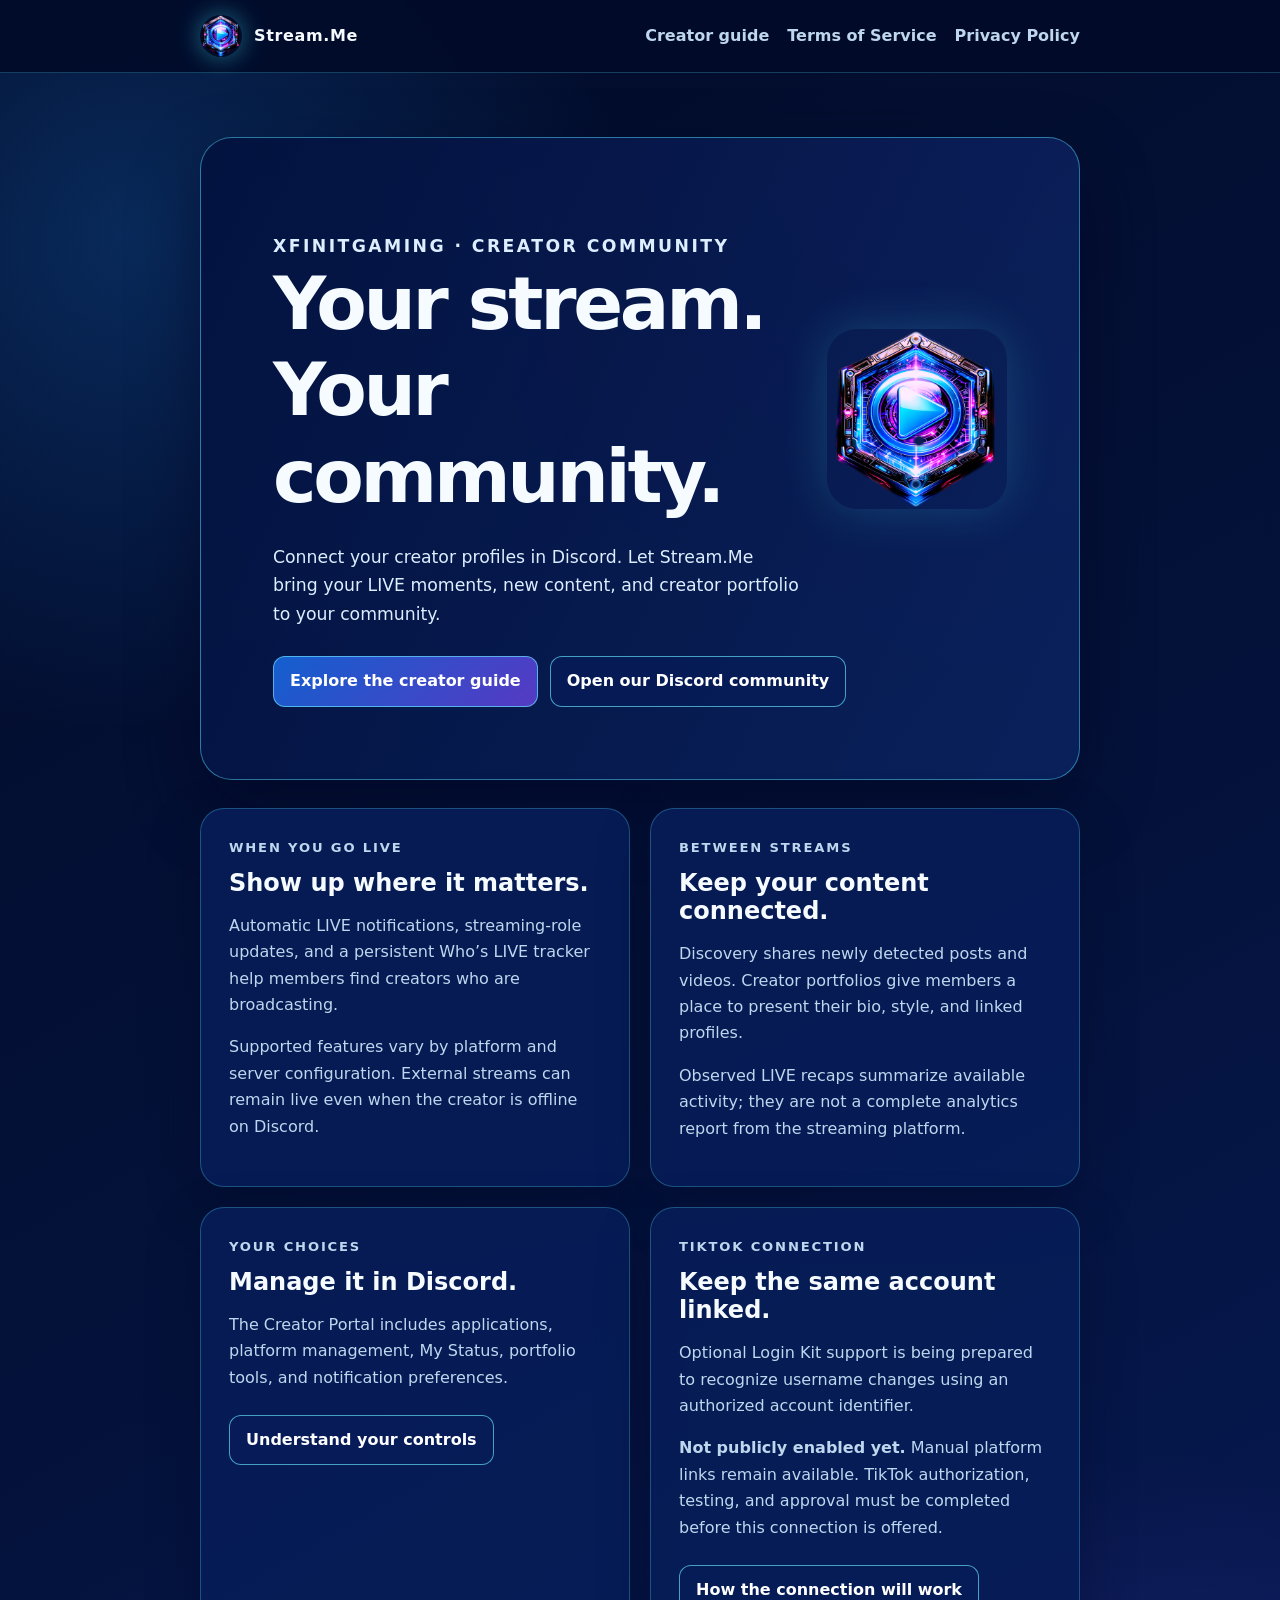
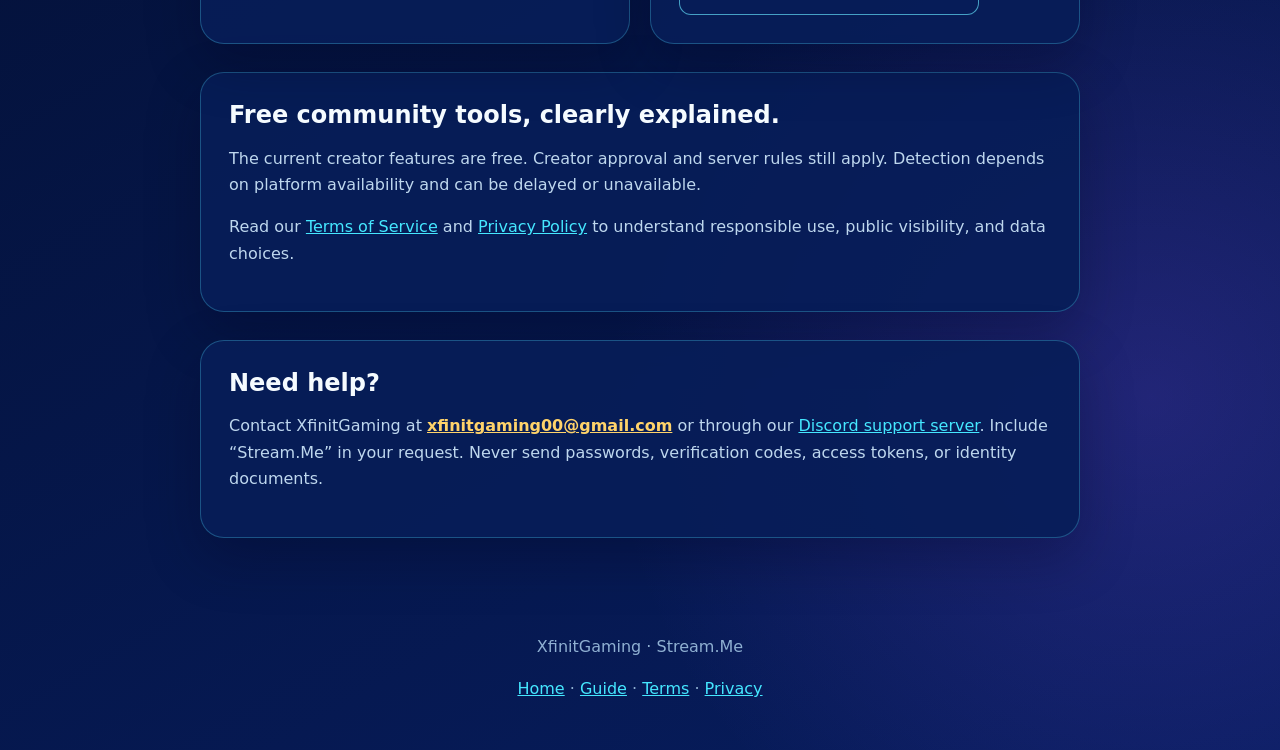
==== index.html @ 9b421d45 "Publish Stream.Me website, creator guide, terms and privacy" ====
<!doctype html>
<html lang="en">
<head><meta charset="utf-8"><meta name="viewport" content="width=device-width, initial-scale=1"><meta name="description" content="Stream.Me helps Discord communities discover their creators through LIVE alerts, streaming roles, new-content sharing, portfolios, and recaps."><meta name="theme-color" content="#04123b"><title>Creator tools for your community · Stream.Me</title><link rel="icon" type="image/png" href="app-icon.png"><link rel="stylesheet" href="styles.css"></head>
<body><a class="skip-link" href="#main">Skip to content</a>
<header class="site-header"><nav class="nav" aria-label="Main navigation"><a class="brand" href="index.html"><img src="app-icon.png" width="42" height="42" alt=""><span>Stream.Me</span></a><div class="nav-links"><a href="guide.html">Creator guide</a><a href="terms.html">Terms of Service</a><a href="privacy.html">Privacy Policy</a></div></nav></header>
<main id="main">
<section class="hero" aria-labelledby="title"><div class="hero-layout"><div><p class="eyebrow">XfinitGaming · Creator community</p><h1 id="title">Your stream.<br>Your community.</h1><p>Connect your creator profiles in Discord. Let Stream.Me bring your LIVE moments, new content, and creator portfolio to your community.</p></div><img class="hero-art" src="app-icon.png" alt="Stream.Me neon play emblem" width="180" height="180"></div><div class="actions"><a class="button" href="guide.html">Explore the creator guide</a><a class="button secondary" href="https://discord.gg/xxAQmVdtND">Open our Discord community</a></div></section>
<div class="cards">
<section class="card"><p class="eyebrow">When you go LIVE</p><h2>Show up where it matters.</h2><p>Automatic LIVE notifications, streaming-role updates, and a persistent Who’s LIVE tracker help members find creators who are broadcasting.</p><p>Supported features vary by platform and server configuration. External streams can remain live even when the creator is offline on Discord.</p></section>
<section class="card"><p class="eyebrow">Between streams</p><h2>Keep your content connected.</h2><p>Discovery shares newly detected posts and videos. Creator portfolios give members a place to present their bio, style, and linked profiles.</p><p>Observed LIVE recaps summarize available activity; they are not a complete analytics report from the streaming platform.</p></section>
<section class="card"><p class="eyebrow">Your choices</p><h2>Manage it in Discord.</h2><p>The Creator Portal includes applications, platform management, My Status, portfolio tools, and notification preferences.</p><a class="button secondary" href="guide.html#preferences">Understand your controls</a></section>
<section class="card"><p class="eyebrow">TikTok connection</p><h2>Keep the same account linked.</h2><p>Optional Login Kit support is being prepared to recognize username changes using an authorized account identifier.</p><p><strong>Not publicly enabled yet.</strong> Manual platform links remain available. TikTok authorization, testing, and approval must be completed before this connection is offered.</p><a class="button secondary" href="guide.html#tiktok">How the connection will work</a></section>
</div>
<section class="card support-card"><h2>Free community tools, clearly explained.</h2><p>The current creator features are free. Creator approval and server rules still apply. Detection depends on platform availability and can be delayed or unavailable.</p><p>Read our <a href="terms.html">Terms of Service</a> and <a href="privacy.html">Privacy Policy</a> to understand responsible use, public visibility, and data choices.</p></section>
<section class="card support-card"><h2>Need help?</h2><p>Contact XfinitGaming at <a class="contact-link" href="mailto:xfinitgaming00@gmail.com">xfinitgaming00@gmail.com</a> or through our <a href="https://discord.gg/xxAQmVdtND" rel="noopener noreferrer">Discord support server</a>. Include “Stream.Me” in your request. Never send passwords, verification codes, access tokens, or identity documents.</p></section></main>
<footer><p>XfinitGaming · Stream.Me</p><a href="index.html">Home</a> · <a href="guide.html">Guide</a> · <a href="terms.html">Terms</a> · <a href="privacy.html">Privacy</a></footer>
</body></html>
---- styles.css ----
:root {
  color-scheme: dark;
  --background: #04123b;
  --surface: rgba(7, 29, 88, 0.9);
  --surface-light: rgba(21, 62, 151, 0.66);
  --border: rgba(83, 224, 255, 0.48);
  --text: #f5fbff;
  --muted: #bed7ee;
  --cyan: #45e7ff;
  --blue: #4d7dff;
  --violet: #aa7dff;
  --warning: #ffd36a;
  --max-width: 880px;
}

* {
  box-sizing: border-box;
}

html {
  scroll-behavior: smooth;
  scroll-padding-top: 140px;
}

body {
  margin: 0;
  min-height: 100vh;
  font-family: Inter, ui-sans-serif, system-ui, -apple-system, BlinkMacSystemFont,
    "Segoe UI", sans-serif;
  color: var(--text);
  background:
    radial-gradient(circle at 10% 10%, rgba(31, 146, 255, 0.22), transparent 31rem),
    radial-gradient(circle at 90% 85%, rgba(143, 82, 255, 0.2), transparent 34rem),
    linear-gradient(150deg, #020b28 0%, var(--background) 48%, #071d5f 100%);
  line-height: 1.65;
}

a {
  color: var(--cyan);
}

a:hover,
a:focus-visible {
  color: #ffffff;
}

.site-header {
  position: sticky;
  top: 0;
  z-index: 10;
  border-bottom: 1px solid rgba(83, 224, 255, 0.24);
  background: rgba(2, 11, 40, 0.88);
  backdrop-filter: blur(16px);
}

.nav {
  width: min(calc(100% - 32px), var(--max-width));
  min-height: 72px;
  margin: 0 auto;
  display: flex;
  align-items: center;
  justify-content: space-between;
  gap: 24px;
}

.brand {
  display: inline-flex;
  align-items: center;
  gap: 12px;
  color: var(--text);
  font-weight: 800;
  letter-spacing: 0.04em;
  text-decoration: none;
}

.brand img {
  width: 42px;
  height: 42px;
  border-radius: 50%;
  box-shadow: 0 0 24px rgba(69, 231, 255, 0.45);
}

.nav-links {
  display: flex;
  flex-wrap: wrap;
  justify-content: flex-end;
  gap: 18px;
}

.nav-links a {
  color: var(--muted);
  font-weight: 650;
  text-decoration: none;
}

main {
  width: min(calc(100% - 32px), var(--max-width));
  margin: 0 auto;
  padding: 64px 0 80px;
}

.hero {
  padding: clamp(32px, 7vw, 72px);
  overflow: hidden;
  border: 1px solid var(--border);
  border-radius: 32px;
  background:
    linear-gradient(115deg, rgba(3, 18, 63, 0.97), rgba(10, 35, 95, 0.9)),
    radial-gradient(ellipse at top right, rgba(169, 69, 255, .22), transparent 65%);
  box-shadow: 0 28px 70px rgba(0, 5, 30, 0.45);
}

.eyebrow {
  margin: 0 0 10px;
  color: var(--cyan);
  font-size: 0.82rem;
  font-weight: 800;
  letter-spacing: 0.14em;
  text-transform: uppercase;
}

h1,
h2,
h3 {
  line-height: 1.18;
}

h1 {
  max-width: 720px;
  margin: 0;
  font-size: clamp(2.4rem, 8vw, 5.2rem);
  letter-spacing: -0.045em;
}

.hero p {
  max-width: 660px;
  margin: 22px 0 0;
  color: #dceeff;
  font-size: 1.08rem;
}

.cards {
  display: grid;
  grid-template-columns: repeat(2, minmax(0, 1fr));
  gap: 20px;
  margin-top: 28px;
}

.card,
.document {
  border: 1px solid rgba(83, 224, 255, 0.28);
  background: var(--surface);
  box-shadow: 0 20px 54px rgba(0, 4, 27, 0.28);
}

.card {
  padding: 28px;
  border-radius: 24px;
}

.card h2 {
  margin: 0 0 10px;
}

.card p {
  color: var(--muted);
}

.button {
  display: inline-flex;
  margin-top: 8px;
  padding: 11px 16px;
  border: 1px solid rgba(104, 233, 255, 0.65);
  border-radius: 12px;
  color: #ffffff;
  background: linear-gradient(135deg, rgba(25, 122, 255, 0.74), rgba(117, 71, 241, 0.72));
  font-weight: 750;
  text-decoration: none;
}

.document {
  padding: clamp(24px, 6vw, 58px);
  border-radius: 28px;
}

.document h1 {
  font-size: clamp(2.2rem, 7vw, 4.2rem);
}

.document h2 {
  margin-top: 42px;
  color: #ffffff;
  font-size: 1.45rem;
}

.document h3 {
  margin-top: 26px;
  color: #dfefff;
}

.document p,
.document li {
  color: var(--muted);
}

.document strong {
  color: var(--text);
}

.meta,
.notice {
  border-radius: 16px;
  background: var(--surface-light);
}

.meta {
  display: flex;
  flex-wrap: wrap;
  gap: 10px 24px;
  margin: 22px 0 34px;
  padding: 16px 18px;
  color: #dceeff;
}

.notice {
  margin: 26px 0;
  padding: 18px 20px;
  border: 1px solid rgba(255, 211, 106, 0.46);
  color: #fff0bd;
}

.contact-link {
  color: var(--warning);
  font-weight: 800;
  overflow-wrap: anywhere;
}

.support-card { margin-top: 28px; }
.brand span { line-height: 1.2; }
.app-identity { font-size: 0.88rem !important; }
.app-identity span { white-space: nowrap; }
.hero-layout { display: grid; grid-template-columns: 1fr 180px; gap: 28px; align-items: center; }
.hero-art { width: 100%; border-radius: 30px; box-shadow: 0 0 50px rgba(69, 231, 255, .2); }
.hero h1 { font-size: clamp(2.4rem, 7vw, 4.6rem); }
.actions { display: flex; flex-wrap: wrap; gap: 12px; margin-top: 20px; }
.button.secondary { background: rgba(7, 29, 88, .75); }
.steps { padding-left: 24px; }
.steps li { margin-bottom: 16px; }
.card ul { padding-left: 20px; color: var(--muted); }
.toc { display: flex; flex-wrap: wrap; gap: 8px 18px; margin-top: 22px; }
.document a, .card a { overflow-wrap: anywhere; }
.nav-links a { display: inline-flex; align-items: center; min-height: 44px; }
.nav-links a[aria-current="page"] { color: var(--cyan); text-decoration: underline; text-underline-offset: 6px; }
.meta { overflow-wrap: anywhere; }
:focus-visible { outline: 3px solid var(--warning); outline-offset: 5px; }
.skip-link { position: absolute; top: -100px; left: 16px; padding: 12px; background: #04123b; z-index: 20; }
.skip-link:focus { top: 8px; }
@media (prefers-reduced-motion: reduce) { html { scroll-behavior: auto; } }

footer {
  width: min(calc(100% - 32px), var(--max-width));
  margin: 0 auto;
  padding: 0 0 48px;
  color: #8fb0d2;
  text-align: center;
}

@media (max-width: 680px) {
  .nav {
    align-items: flex-start;
    flex-direction: column;
    padding: 14px 0;
  }

  .nav-links {
    justify-content: flex-start;
  }

  main {
    padding-top: 32px;
  }

  .cards {
    grid-template-columns: 1fr;
  }
  .hero-layout { grid-template-columns: 1fr; }
  .hero-art { display: none; }
  .nav-links { gap: 6px 16px; font-size: .9rem; }
}
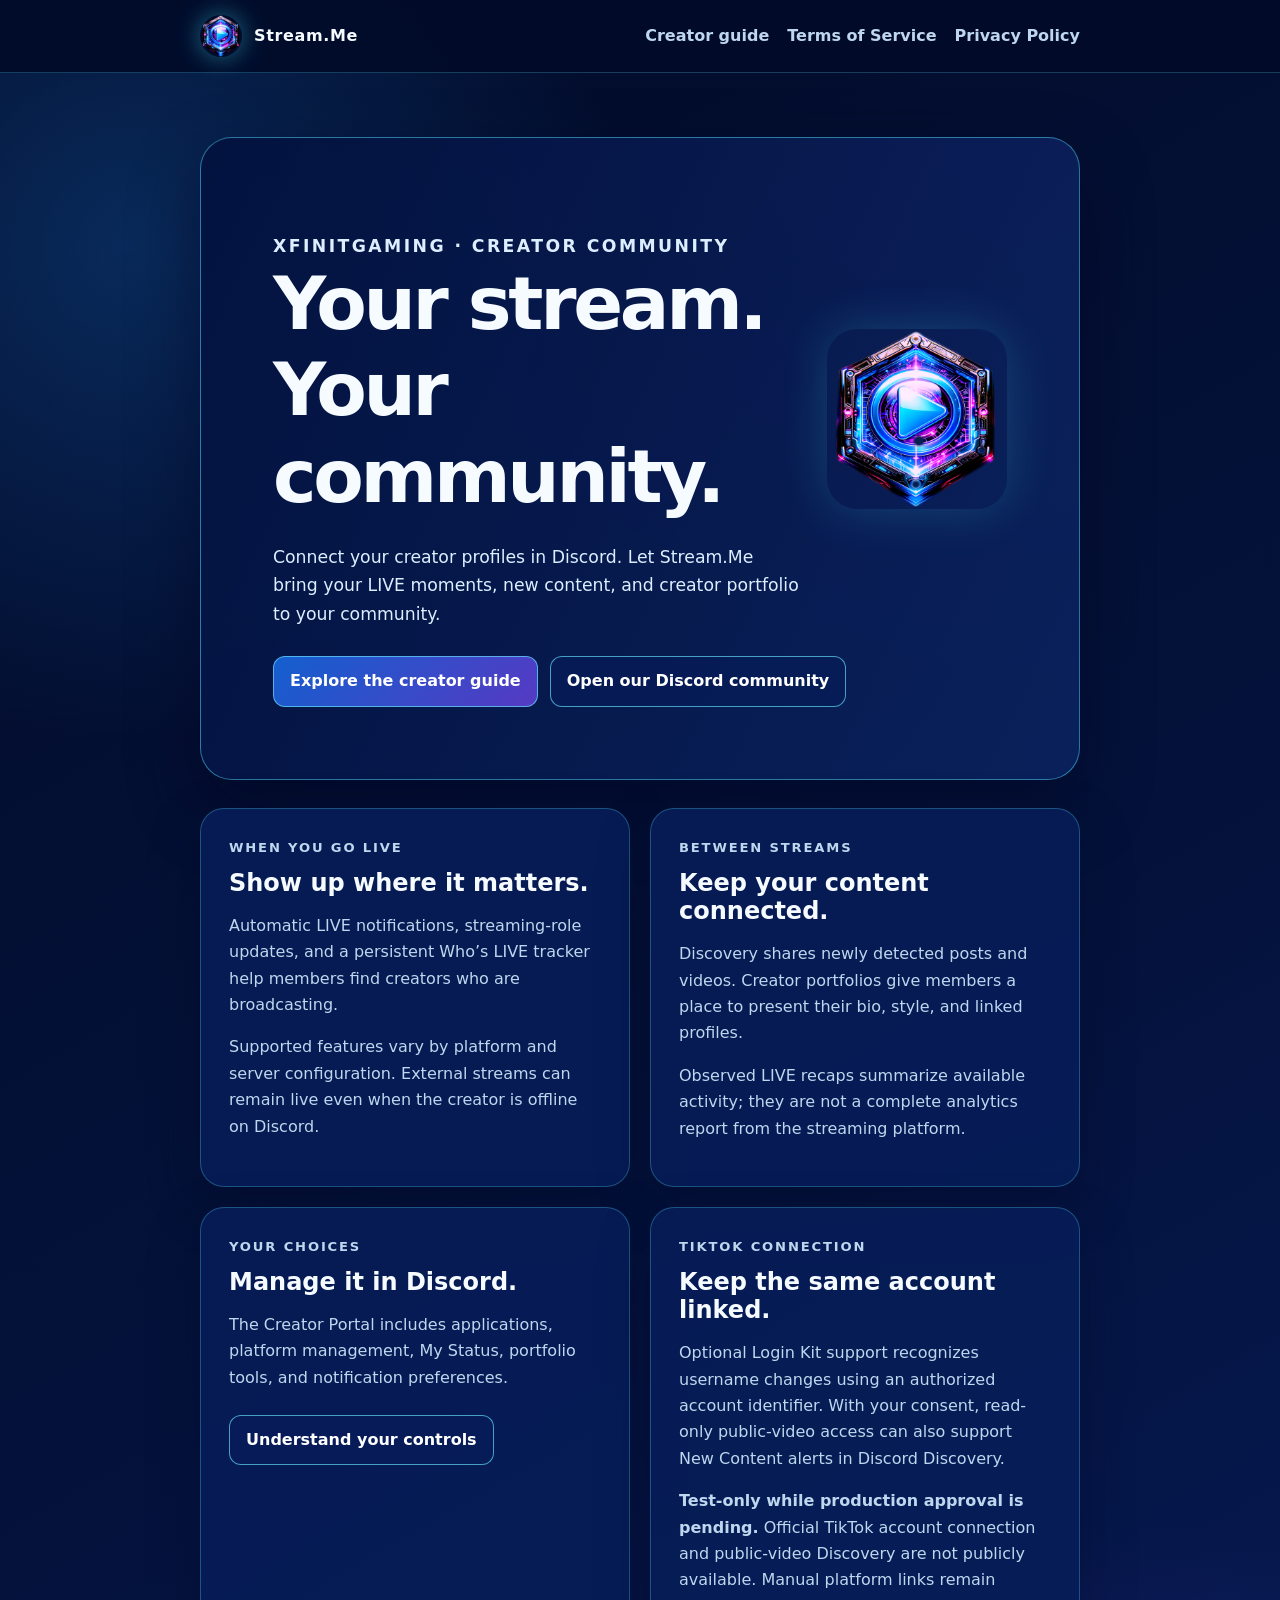
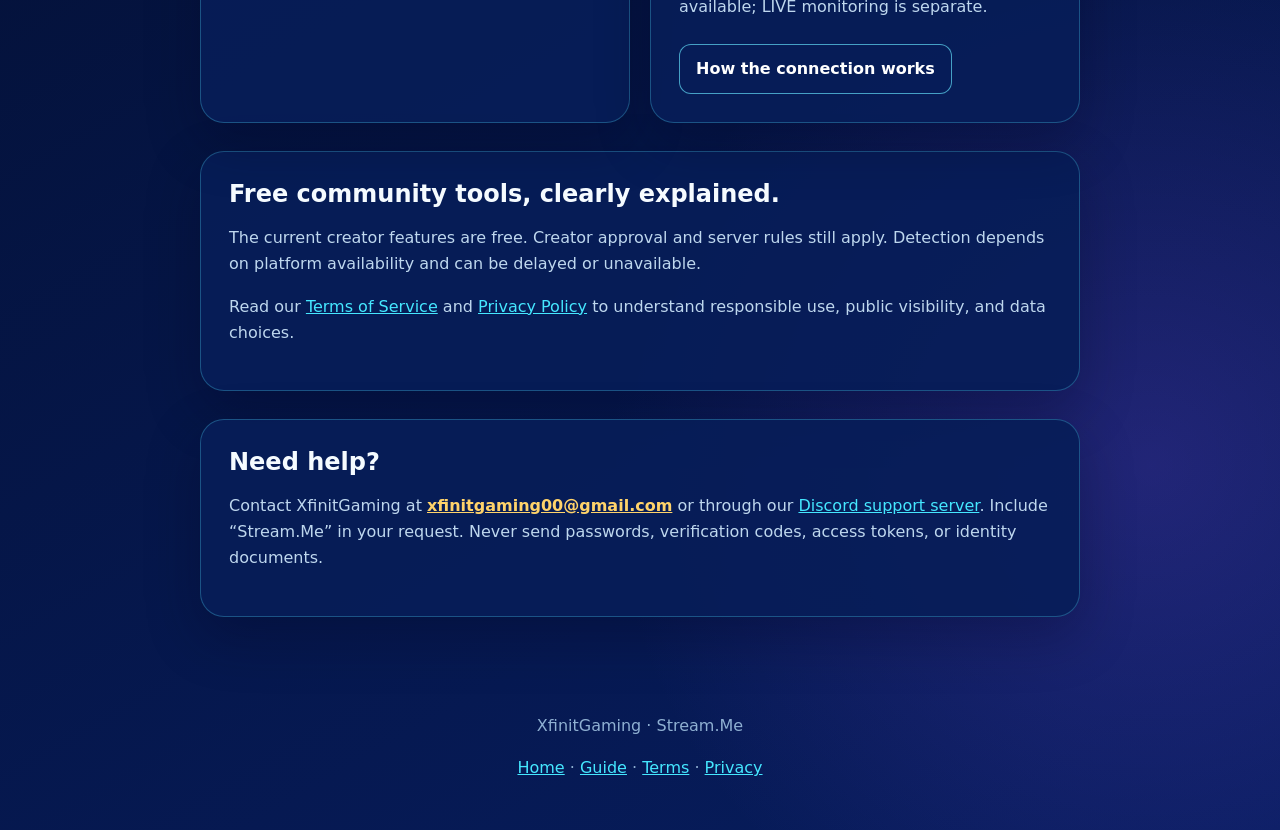
==== commit 2734181c: "Document TikTok public-video Discovery and test-only availability Update the public home, creator gu" ====
--- a/index.html
+++ b/index.html
@@ -9,10 +9,9 @@
 <section class="card"><p class="eyebrow">When you go LIVE</p><h2>Show up where it matters.</h2><p>Automatic LIVE notifications, streaming-role updates, and a persistent Who’s LIVE tracker help members find creators who are broadcasting.</p><p>Supported features vary by platform and server configuration. External streams can remain live even when the creator is offline on Discord.</p></section>
 <section class="card"><p class="eyebrow">Between streams</p><h2>Keep your content connected.</h2><p>Discovery shares newly detected posts and videos. Creator portfolios give members a place to present their bio, style, and linked profiles.</p><p>Observed LIVE recaps summarize available activity; they are not a complete analytics report from the streaming platform.</p></section>
 <section class="card"><p class="eyebrow">Your choices</p><h2>Manage it in Discord.</h2><p>The Creator Portal includes applications, platform management, My Status, portfolio tools, and notification preferences.</p><a class="button secondary" href="guide.html#preferences">Understand your controls</a></section>
-<section class="card"><p class="eyebrow">TikTok connection</p><h2>Keep the same account linked.</h2><p>Optional Login Kit support is being prepared to recognize username changes using an authorized account identifier.</p><p><strong>Not publicly enabled yet.</strong> Manual platform links remain available. TikTok authorization, testing, and approval must be completed before this connection is offered.</p><a class="button secondary" href="guide.html#tiktok">How the connection will work</a></section>
+<section class="card"><p class="eyebrow">TikTok connection</p><h2>Keep the same account linked.</h2><p>Optional Login Kit support recognizes username changes using an authorized account identifier. With your consent, read-only public-video access can also support New Content alerts in Discord Discovery.</p><p><strong>Test-only while production approval is pending.</strong> Official TikTok account connection and public-video Discovery are not publicly available. Manual platform links remain available; LIVE monitoring is separate.</p><a class="button secondary" href="guide.html#tiktok">How the connection works</a></section>
 </div>
 <section class="card support-card"><h2>Free community tools, clearly explained.</h2><p>The current creator features are free. Creator approval and server rules still apply. Detection depends on platform availability and can be delayed or unavailable.</p><p>Read our <a href="terms.html">Terms of Service</a> and <a href="privacy.html">Privacy Policy</a> to understand responsible use, public visibility, and data choices.</p></section>
 <section class="card support-card"><h2>Need help?</h2><p>Contact XfinitGaming at <a class="contact-link" href="mailto:xfinitgaming00@gmail.com">xfinitgaming00@gmail.com</a> or through our <a href="https://discord.gg/xxAQmVdtND" rel="noopener noreferrer">Discord support server</a>. Include “Stream.Me” in your request. Never send passwords, verification codes, access tokens, or identity documents.</p></section></main>
 <footer><p>XfinitGaming · Stream.Me</p><a href="index.html">Home</a> · <a href="guide.html">Guide</a> · <a href="terms.html">Terms</a> · <a href="privacy.html">Privacy</a></footer>
 </body></html>
-
